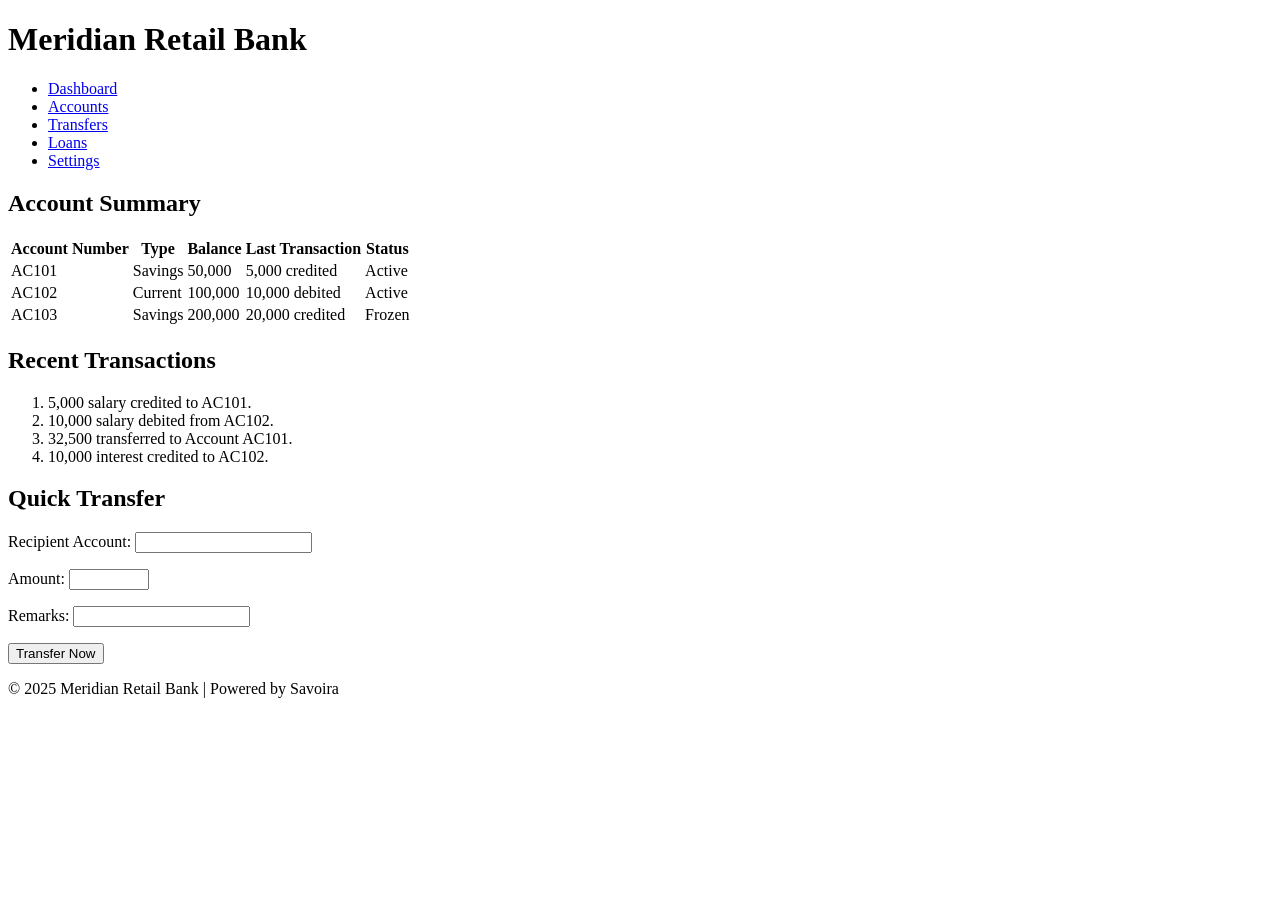
==== src/main/webapp/index.html @ 00b3cd34 "Week 8 Hands on 1" ====
<!DOCTYPE html>
<html lang="en">
<head>
    <meta charset="UTF-8">
    <meta name="viewport" content="width=device-width, initial-scale=1.0">
    <title>Meridian Retail Bank</title>
</head>

<body>

<header>
    <h1>
    Meridian Retail Bank
    </h1>

    <nav>
        <ul>
            <li><a href="#">Dashboard</a></li>
            <li><a href="#">Accounts</a></li>
            <li><a href="#">Transfers</a></li>
            <li><a href="#">Loans</a></li>
            <li><a href="#">Settings</a></li>
        </ul>
    </nav>

</header>

<main>
    <section>
        <h2>Account Summary</h2>

        <table style="border: black">
            <thead>
           <tr>
               <th>Account Number </th>
               <th>Type</th>
               <th>Balance </th>
               <th>Last Transaction </th>
               <th>Status</th>
           </tr>
            </thead>

            <tbody>
            <tbody>
            <tr>
                <td>AC101</td>
                <td>Savings</td>
                <td>50,000</td>
                <td>5,000 credited</td>
                <td>Active</td>
            </tr>

            <tr>
                <td>AC102</td>
                <td>Current</td>
                <td>100,000</td>
                <td>10,000 debited</td>
                <td>Active</td>
            </tr>

            <tr>
                <td>AC103</td>
                <td>Savings</td>
                <td>200,000</td>
                <td>20,000 credited</td>
                <td>Frozen</td>
            </tr>
            </tbody>
        </table>
    </section>

    <section>
        <h2>Recent Transactions</h2>

        <ol>
            <li>5,000 salary credited to AC101.</li>
            <li>10,000 salary debited from AC102.</li>
            <li>32,500 transferred to  Account AC101.</li>
            <li>10,000 interest credited to AC102.</li>
        </ol>
    </section>
</main>

<aside>
    <h2>Quick Transfer</h2>

    <form>
        <p>
            <label for="recipient">Recipient Account:</label>
            <input type="text" id="recipient" name="recipient" required minlength="6">
        </p>

        <p>
            <label for="amount">Amount:</label>
            <input type="number" id="amount" name="amount" min="1" max="200000" step="1" required>
        </p>

        <p>
            <label for="remarks">Remarks:</label>
            <input type="text" id="remarks" name="remarks" maxlength="50">
        </p>

        <button type="submit">Transfer Now</button>
    </form>
</aside>

<footer>
    <p>&#169 2025 Meridian Retail Bank | Powered by Savoira</p>
</footer>
</body>
</html>
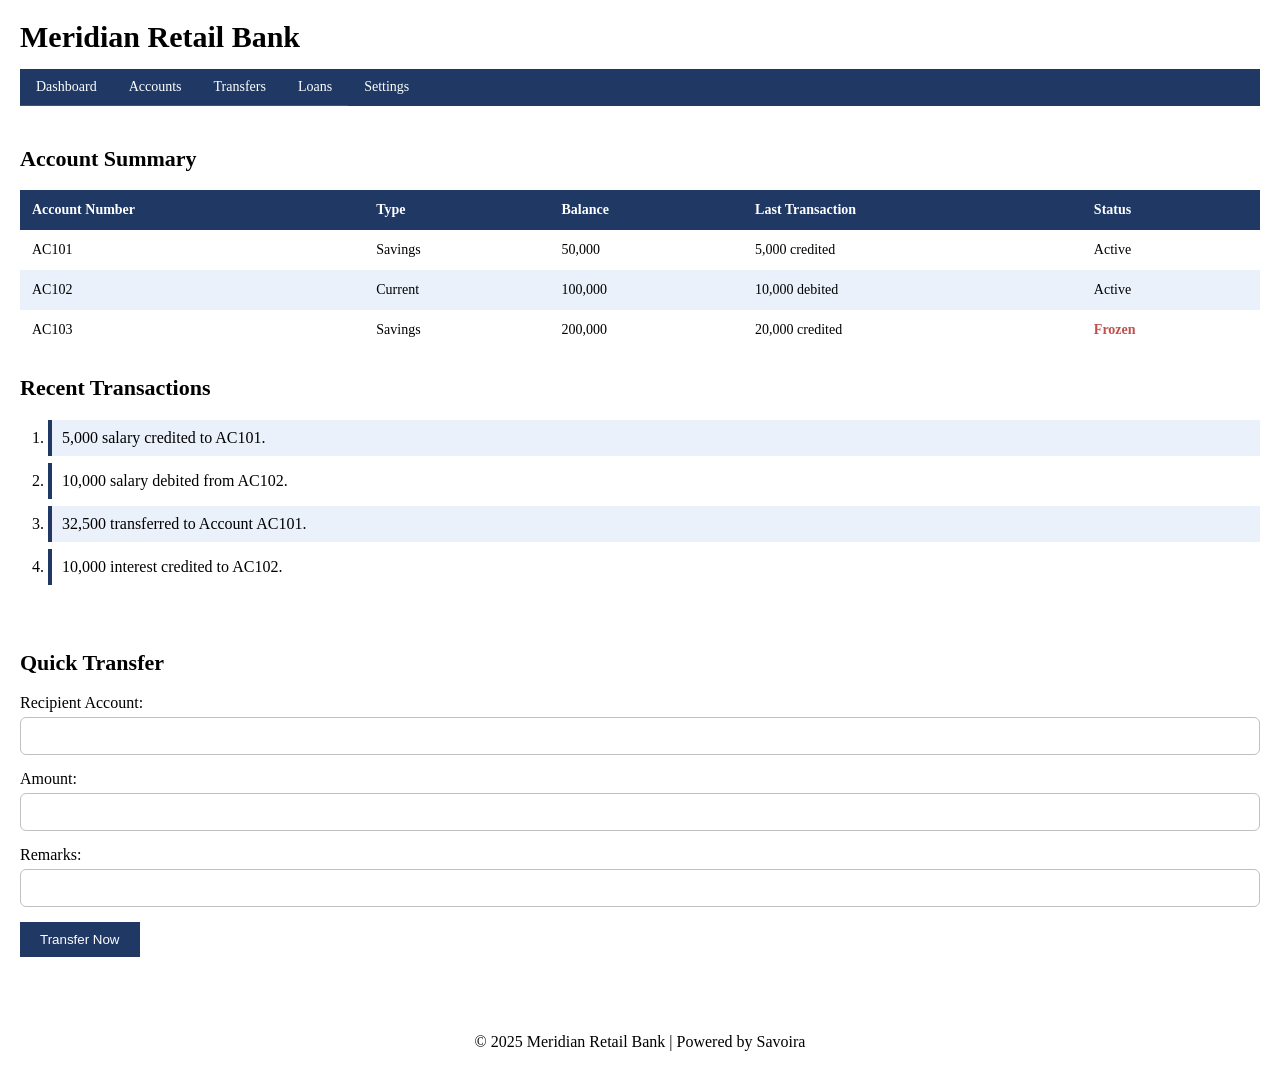
==== commit 9af3b376: "Week 8 Hands on 2" ====
--- a/src/main/webapp/index.html
+++ b/src/main/webapp/index.html
@@ -4,6 +4,7 @@
     <meta charset="UTF-8">
     <meta name="viewport" content="width=device-width, initial-scale=1.0">
     <title>Meridian Retail Bank</title>
+    <link rel="stylesheet" href="style.css">
 </head>
 
 <body>
@@ -13,7 +14,7 @@
     Meridian Retail Bank
     </h1>
 
-    <nav>
+    <nav >
         <ul>
             <li><a href="#">Dashboard</a></li>
             <li><a href="#">Accounts</a></li>
@@ -25,84 +26,87 @@
 
 </header>
 
-<main>
-    <section>
-        <h2>Account Summary</h2>
+<section class="mainContent">
 
-        <table style="border: black">
-            <thead>
-           <tr>
-               <th>Account Number </th>
-               <th>Type</th>
-               <th>Balance </th>
-               <th>Last Transaction </th>
-               <th>Status</th>
-           </tr>
-            </thead>
+    <main>
+        <section>
+            <h2>Account Summary</h2>
 
-            <tbody>
-            <tbody>
-            <tr>
-                <td>AC101</td>
-                <td>Savings</td>
-                <td>50,000</td>
-                <td>5,000 credited</td>
-                <td>Active</td>
-            </tr>
+            <table style="border: black">
+                <thead>
+                <tr>
+                    <th>Account Number </th>
+                    <th>Type</th>
+                    <th>Balance </th>
+                    <th>Last Transaction </th>
+                    <th>Status</th>
+                </tr>
+                </thead>
 
-            <tr>
-                <td>AC102</td>
-                <td>Current</td>
-                <td>100,000</td>
-                <td>10,000 debited</td>
-                <td>Active</td>
-            </tr>
+                <tbody>
+                <tbody>
+                <tr>
+                    <td>AC101</td>
+                    <td>Savings</td>
+                    <td>50,000</td>
+                    <td>5,000 credited</td>
+                    <td>Active</td>
+                </tr>
 
-            <tr>
-                <td>AC103</td>
-                <td>Savings</td>
-                <td>200,000</td>
-                <td>20,000 credited</td>
-                <td>Frozen</td>
-            </tr>
-            </tbody>
-        </table>
-    </section>
+                <tr>
+                    <td>AC102</td>
+                    <td>Current</td>
+                    <td>100,000</td>
+                    <td>10,000 debited</td>
+                    <td>Active</td>
+                </tr>
 
-    <section>
-        <h2>Recent Transactions</h2>
+                <tr>
+                    <td>AC103</td>
+                    <td>Savings</td>
+                    <td>200,000</td>
+                    <td>20,000 credited</td>
+                    <td class="frozen">Frozen</td>
+                </tr>
+                </tbody>
+            </table>
+        </section>
 
-        <ol>
-            <li>5,000 salary credited to AC101.</li>
-            <li>10,000 salary debited from AC102.</li>
-            <li>32,500 transferred to  Account AC101.</li>
-            <li>10,000 interest credited to AC102.</li>
-        </ol>
-    </section>
-</main>
+        <section>
+            <h2>Recent Transactions</h2>
 
-<aside>
-    <h2>Quick Transfer</h2>
+            <ol>
+                <li>5,000 salary credited to AC101.</li>
+                <li>10,000 salary debited from AC102.</li>
+                <li>32,500 transferred to  Account AC101.</li>
+                <li>10,000 interest credited to AC102.</li>
+            </ol>
+        </section>
+    </main>
 
-    <form>
-        <p>
-            <label for="recipient">Recipient Account:</label>
-            <input type="text" id="recipient" name="recipient" required minlength="6">
-        </p>
+    <aside>
+        <h2>Quick Transfer</h2>
 
-        <p>
-            <label for="amount">Amount:</label>
-            <input type="number" id="amount" name="amount" min="1" max="200000" step="1" required>
-        </p>
+        <form>
+            <p>
+                <label for="recipient">Recipient Account:</label>
+                <input type="text" id="recipient" name="recipient" required minlength="6">
+            </p>
 
-        <p>
-            <label for="remarks">Remarks:</label>
-            <input type="text" id="remarks" name="remarks" maxlength="50">
-        </p>
+            <p>
+                <label for="amount">Amount:</label>
+                <input type="number" id="amount" name="amount" min="1" max="200000" step="1" required>
+            </p>
 
-        <button type="submit">Transfer Now</button>
-    </form>
-</aside>
+            <p>
+                <label for="remarks">Remarks:</label>
+                <input type="text" id="remarks" name="remarks" maxlength="50">
+            </p>
+
+            <button type="submit">Transfer Now</button>
+        </form>
+    </aside>
+</section>
 
 <footer>
     <p>&#169 2025 Meridian Retail Bank | Powered by Savoira</p>
--- a/src/main/webapp/style.css
+++ b/src/main/webapp/style.css
@@ -0,0 +1,325 @@
+/*Mobile first Approach*/
+
+* {
+    box-sizing: border-box;
+}
+
+html {
+    width: 100%;
+}
+
+body {
+    width: 100%;
+    min-width: 0;
+    margin: 0;
+    padding: 0;
+}
+
+
+/* Header */
+
+header {
+    width: 100%;
+    padding: 15px;
+}
+
+header h1 {
+    margin: 0 0 15px;
+    font-size: 26px;
+}
+
+
+/*Navbar*/
+
+nav {
+    display: flex;
+    flex-direction: column;
+    width: 100%;
+    margin: 0;
+    padding: 0;
+    background: #1F3864;
+    overflow: hidden;
+}
+
+nav ul {
+    display: flex;
+    flex-direction: column;
+    width: 100%;
+    margin: 0;
+    padding: 0;
+    list-style: none;
+}
+
+nav li {
+    width: 100%;
+    margin: 0;
+    padding: 0;
+}
+
+nav a {
+    display: block;
+    width: 100%;
+    padding: 12px 16px;
+    color: white;
+    font-size: 14px;
+    text-decoration: none;
+    border-bottom: 1px solid #38547D;
+}
+
+nav li:last-child a {
+    border-bottom: none;
+}
+
+nav a:hover {
+    background: #0F7C7C;
+}
+
+
+/*main*/
+
+main {
+    width: 100%;
+    min-width: 0;
+    padding: 15px;
+}
+
+section {
+    width: 100%;
+    margin-bottom: 25px;
+}
+
+section h2 {
+    margin-top: 0;
+    font-size: 22px;
+}
+
+
+/*Account summary table*/
+
+table {
+    width: 100%;
+    border-collapse: collapse;
+    font-size: 13px;
+}
+
+thead {
+    background: #1F3864;
+    color: white;
+    font-weight: bold;
+}
+
+th, td {
+    padding: 8px;
+    text-align: left;
+}
+
+tbody tr:nth-child(odd) {
+    background: white;
+}
+
+tbody tr:nth-child(even) {
+    background: #EAF1FB;
+}
+
+td.frozen {
+    color: #C0504D;
+    font-weight: bold;
+}
+
+/*Recent Transactions*/
+
+section ol {
+    margin: 0;
+    padding-left: 28px;
+}
+
+section ol li {
+    padding: 9px 10px;
+    margin-bottom: 7px;
+    background: #EAF1FB;
+    border-left: 4px solid #1F3864;
+}
+
+section ol li:nth-child(even) {
+    background: white;
+}
+
+section ol li:hover {
+    background: #0F7C7C;
+    color: white;
+}
+
+
+/*form*/
+
+aside {
+    width: 100%;
+    min-width: 0;
+    padding: 15px;
+}
+
+aside h2 {
+    margin-top: 0;
+    font-size: 22px;
+}
+
+form {
+    width: 100%;
+    margin: 0;
+}
+
+form p {
+    width: 100%;
+    margin: 0 0 15px;
+}
+
+form label {
+    display: block;
+    margin-bottom: 5px;
+}
+
+form input {
+    display: block;
+    width: 100%;
+    max-width: 100%;
+    padding: 10px;
+    border: 1px solid #C0C0C0;
+    border-radius: 6px;
+    font-size: 14px;
+}
+
+form input:focus {
+    outline: 2px solid #0F7C7C;
+}
+
+button[type="submit"] {
+    padding: 10px 20px;
+    background: #1F3864;
+    color: white;
+    border: none;
+    cursor: pointer;
+}
+
+button[type="submit"]:hover {
+    background: #12254F;
+}
+
+
+/*footer*/
+
+footer {
+    width: 100%;
+    padding: 15px;
+    text-align: center;
+}
+
+
+
+/*for width between 600px to 900px */
+
+@media (min-width: 601px) and (max-width: 900px) {
+
+    body {
+        display: flex;
+        flex-wrap: wrap;
+        width: 100%;
+    }
+
+    header {
+        width: 100%;
+    }
+
+    .mainContent{
+        display: flex;
+    }
+    main {
+        width: 70%;
+        padding: 20px;
+    }
+
+    aside {
+        width: 30%;
+        padding: 20px;
+    }
+
+    footer {
+        width: 100%;
+    }
+
+
+    nav {
+        flex-direction: row;
+    }
+
+    nav ul {
+        flex-direction: row;
+        width: auto;
+    }
+
+    nav li {
+        width: auto;
+    }
+
+    nav a {
+        width: auto;
+        padding: 10px 16px;
+    }
+
+
+    table {
+        font-size: 14px;
+    }
+
+    th, td {
+        padding: 10px;
+    }
+}
+
+
+/*for width more than 900px*/
+
+
+@media (min-width: 901px) {
+
+    header {
+        padding: 20px;
+    }
+
+    header h1 {
+        font-size: 30px;
+    }
+
+    nav {
+        flex-direction: row;
+    }
+
+    nav ul {
+        flex-direction: row;
+        width: auto;
+    }
+
+    nav li {
+        width: auto;
+    }
+
+    nav a {
+        width: auto;
+        padding: 10px 16px;
+    }
+
+    main {
+        padding: 20px;
+    }
+
+    aside {
+        padding: 20px;
+    }
+
+    table {
+        font-size: 14px;
+    }
+
+    th, td {
+        padding: 12px;
+    }
+}
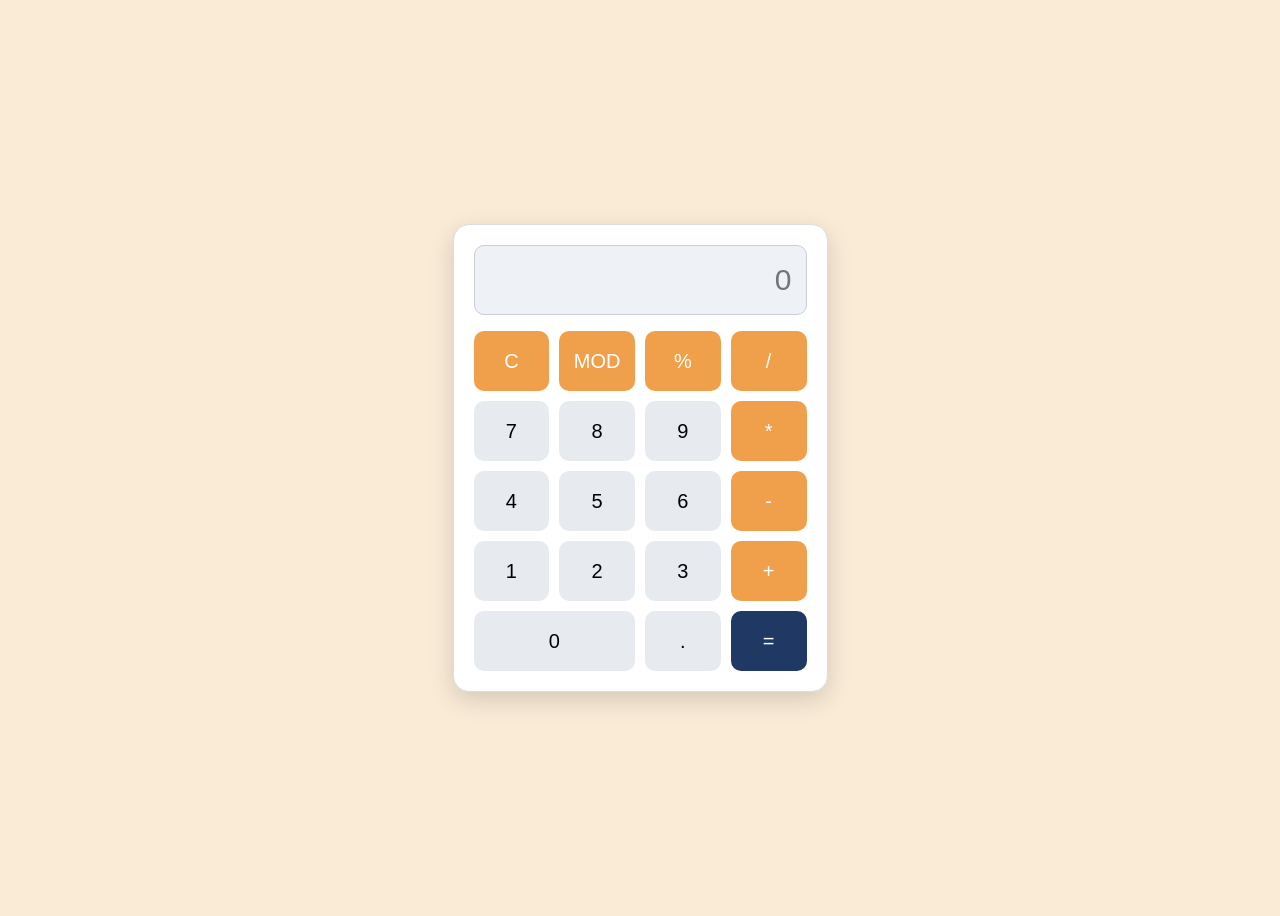
==== commit c3d0daf7: "feat : Add Calculator UI" ====
--- a/src/main/webapp/index.html
+++ b/src/main/webapp/index.html
@@ -3,113 +3,49 @@
 <head>
     <meta charset="UTF-8">
     <meta name="viewport" content="width=device-width, initial-scale=1.0">
-    <title>Meridian Retail Bank</title>
+    <title>SmartCalculator</title>
     <link rel="stylesheet" href="style.css">
 </head>
-
 <body>
 
-<header>
-    <h1>
-    Meridian Retail Bank
-    </h1>
+<main class="calculator">
 
-    <nav >
-        <ul>
-            <li><a href="#">Dashboard</a></li>
-            <li><a href="#">Accounts</a></li>
-            <li><a href="#">Transfers</a></li>
-            <li><a href="#">Loans</a></li>
-            <li><a href="#">Settings</a></li>
-        </ul>
-    </nav>
+    <div class="display">
+        <label for="screen">
+            <input type="text" id="screen" readonly placeholder="0">
+        </label>
 
-</header>
+    </div>
 
-<section class="mainContent">
+    <div class="buttons">
 
-    <main>
-        <section>
-            <h2>Account Summary</h2>
+        <button class="btn operator">C</button>
+        <button class="btn operator">MOD</button>
+        <button class="btn operator">%</button>
+        <button class="btn operator">/</button>
 
-            <table style="border: black">
-                <thead>
-                <tr>
-                    <th>Account Number </th>
-                    <th>Type</th>
-                    <th>Balance </th>
-                    <th>Last Transaction </th>
-                    <th>Status</th>
-                </tr>
-                </thead>
+        <button class="btn">7</button>
+        <button class="btn">8</button>
+        <button class="btn">9</button>
+        <button class="btn operator">*</button>
 
-                <tbody>
-                <tbody>
-                <tr>
-                    <td>AC101</td>
-                    <td>Savings</td>
-                    <td>50,000</td>
-                    <td>5,000 credited</td>
-                    <td>Active</td>
-                </tr>
+        <button class="btn">4</button>
+        <button class="btn">5</button>
+        <button class="btn">6</button>
+        <button class="btn operator">-</button>
 
-                <tr>
-                    <td>AC102</td>
-                    <td>Current</td>
-                    <td>100,000</td>
-                    <td>10,000 debited</td>
-                    <td>Active</td>
-                </tr>
+        <button class="btn">1</button>
+        <button class="btn">2</button>
+        <button class="btn">3</button>
+        <button class="btn operator">+</button>
 
-                <tr>
-                    <td>AC103</td>
-                    <td>Savings</td>
-                    <td>200,000</td>
-                    <td>20,000 credited</td>
-                    <td class="frozen">Frozen</td>
-                </tr>
-                </tbody>
-            </table>
-        </section>
+        <button class="btn zero">0</button>
+        <button class="btn">.</button>
+        <button class="btn equals">=</button>
 
-        <section>
-            <h2>Recent Transactions</h2>
+    </div>
 
-            <ol>
-                <li>5,000 salary credited to AC101.</li>
-                <li>10,000 salary debited from AC102.</li>
-                <li>32,500 transferred to  Account AC101.</li>
-                <li>10,000 interest credited to AC102.</li>
-            </ol>
-        </section>
-    </main>
+</main>
 
-    <aside>
-        <h2>Quick Transfer</h2>
-
-        <form>
-            <p>
-                <label for="recipient">Recipient Account:</label>
-                <input type="text" id="recipient" name="recipient" required minlength="6">
-            </p>
-
-            <p>
-                <label for="amount">Amount:</label>
-                <input type="number" id="amount" name="amount" min="1" max="200000" step="1" required>
-            </p>
-
-            <p>
-                <label for="remarks">Remarks:</label>
-                <input type="text" id="remarks" name="remarks" maxlength="50">
-            </p>
-
-            <button type="submit">Transfer Now</button>
-        </form>
-    </aside>
-</section>
-
-<footer>
-    <p>&#169 2025 Meridian Retail Bank | Powered by Savoira</p>
-</footer>
 </body>
 </html>
--- a/src/main/webapp/style.css
+++ b/src/main/webapp/style.css
@@ -1,325 +1,98 @@
-/*Mobile first Approach*/
-
-* {
+*{
     box-sizing: border-box;
 }
 
-html {
-    width: 100%;
+body{
+    min-height: 100vh;
+    display: flex;
+    justify-content: center;
+    align-items: center;
+    background: antiquewhite;
 }
 
-body {
-    width: 100%;
-    min-width: 0;
-    margin: 0;
-    padding: 0;
+.calculator {
+    width: 90%;
+    max-width: 375px;
+    padding: 20px;
+    background: white;
+    border: 1px solid #d9dee5;
+    border-radius: 16px;
+    box-shadow: 0 8px 24px rgba(0, 0, 0, 0.15);
 }
 
 
-/* Header */
-
-header {
-    width: 100%;
-    padding: 15px;
-}
-
-header h1 {
-    margin: 0 0 15px;
-    font-size: 26px;
+.display {
+    margin-bottom: 16px;
 }
 
 
-/*Navbar*/
-
-nav {
-    display: flex;
-    flex-direction: column;
+#screen {
     width: 100%;
-    margin: 0;
-    padding: 0;
-    background: #1F3864;
-    overflow: hidden;
-}
-
-nav ul {
-    display: flex;
-    flex-direction: column;
-    width: 100%;
-    margin: 0;
-    padding: 0;
-    list-style: none;
-}
-
-nav li {
-    width: 100%;
-    margin: 0;
-    padding: 0;
-}
-
-nav a {
-    display: block;
-    width: 100%;
-    padding: 12px 16px;
-    color: white;
-    font-size: 14px;
-    text-decoration: none;
-    border-bottom: 1px solid #38547D;
-}
-
-nav li:last-child a {
-    border-bottom: none;
-}
-
-nav a:hover {
-    background: #0F7C7C;
+    height: 70px;
+    padding: 10px 14px;
+    border: 1px solid #c9ced6;
+    border-radius: 10px;
+    background: #eef1f5;
+    font-size: 30px;
+    text-align: right;
 }
 
 
-/*main*/
-
-main {
-    width: 100%;
-    min-width: 0;
-    padding: 15px;
+.buttons {
+    display: grid;
+    grid-template-columns: repeat(4, 1fr);
+    gap: 10px;
 }
 
-section {
-    width: 100%;
-    margin-bottom: 25px;
+.btn {
+    height: 60px;
+    border: none;
+    border-radius: 10px;
+    background: #e7ebf0;
+    font-size: 20px;
+    cursor: pointer;
 }
 
-section h2 {
-    margin-top: 0;
-    font-size: 22px;
+.btn:hover {
+    background: #d9dee5;
+}
+
+.operator {
+    background: #f0a04b;
+    color: #ffffff;
+}
+
+.operator:hover {
+    background: #df8d35;
+}
+
+.equals {
+    background: #1f3864;
+    color: #ffffff;
+}
+
+.equals:hover {
+    background: #162b4d;
+}
+
+.zero {
+    grid-column: span 2;
 }
 
 
-/*Account summary table*/
-
-table {
-    width: 100%;
-    border-collapse: collapse;
-    font-size: 13px;
-}
-
-thead {
-    background: #1F3864;
-    color: white;
-    font-weight: bold;
-}
-
-th, td {
-    padding: 8px;
-    text-align: left;
-}
-
-tbody tr:nth-child(odd) {
-    background: white;
-}
-
-tbody tr:nth-child(even) {
-    background: #EAF1FB;
-}
-
-td.frozen {
-    color: #C0504D;
-    font-weight: bold;
-}
-
-/*Recent Transactions*/
-
-section ol {
-    margin: 0;
-    padding-left: 28px;
-}
-
-section ol li {
-    padding: 9px 10px;
-    margin-bottom: 7px;
-    background: #EAF1FB;
-    border-left: 4px solid #1F3864;
-}
-
-section ol li:nth-child(even) {
-    background: white;
-}
-
-section ol li:hover {
-    background: #0F7C7C;
-    color: white;
-}
-
-
-/*form*/
-
-aside {
-    width: 100%;
-    min-width: 0;
-    padding: 15px;
-}
-
-aside h2 {
-    margin-top: 0;
-    font-size: 22px;
-}
-
-form {
-    width: 100%;
-    margin: 0;
-}
-
-form p {
-    width: 100%;
-    margin: 0 0 15px;
-}
-
-form label {
-    display: block;
-    margin-bottom: 5px;
-}
-
-form input {
-    display: block;
-    width: 100%;
-    max-width: 100%;
-    padding: 10px;
-    border: 1px solid #C0C0C0;
-    border-radius: 6px;
-    font-size: 14px;
-}
-
-form input:focus {
-    outline: 2px solid #0F7C7C;
-}
-
-button[type="submit"] {
-    padding: 10px 20px;
-    background: #1F3864;
-    color: white;
-    border: none;
-    cursor: pointer;
-}
-
-button[type="submit"]:hover {
-    background: #12254F;
-}
-
-
-/*footer*/
-
-footer {
-    width: 100%;
-    padding: 15px;
-    text-align: center;
-}
-
-
-
-/*for width between 600px to 900px */
-
-@media (min-width: 601px) and (max-width: 900px) {
-
-    body {
-        display: flex;
-        flex-wrap: wrap;
-        width: 100%;
+@media screen and (max-width: 375px) {
+    .calculator {
+        padding: 16px;
+        border-radius: 16px;
     }
 
-    header {
-        width: 100%;
+    .btn {
+        height: 52px;
+        font-size: 18px;
     }
 
-    .mainContent{
-        display: flex;
-    }
-    main {
-        width: 70%;
-        padding: 20px;
-    }
-
-    aside {
-        width: 30%;
-        padding: 20px;
-    }
-
-    footer {
-        width: 100%;
-    }
-
-
-    nav {
-        flex-direction: row;
-    }
-
-    nav ul {
-        flex-direction: row;
-        width: auto;
-    }
-
-    nav li {
-        width: auto;
-    }
-
-    nav a {
-        width: auto;
-        padding: 10px 16px;
-    }
-
-
-    table {
-        font-size: 14px;
-    }
-
-    th, td {
-        padding: 10px;
-    }
-}
-
-
-/*for width more than 900px*/
-
-
-@media (min-width: 901px) {
-
-    header {
-        padding: 20px;
-    }
-
-    header h1 {
-        font-size: 30px;
-    }
-
-    nav {
-        flex-direction: row;
-    }
-
-    nav ul {
-        flex-direction: row;
-        width: auto;
-    }
-
-    nav li {
-        width: auto;
-    }
-
-    nav a {
-        width: auto;
-        padding: 10px 16px;
-    }
-
-    main {
-        padding: 20px;
-    }
-
-    aside {
-        padding: 20px;
-    }
-
-    table {
-        font-size: 14px;
-    }
-
-    th, td {
-        padding: 12px;
+    #screen {
+        height: 60px;
+        font-size: 26px;
     }
 }
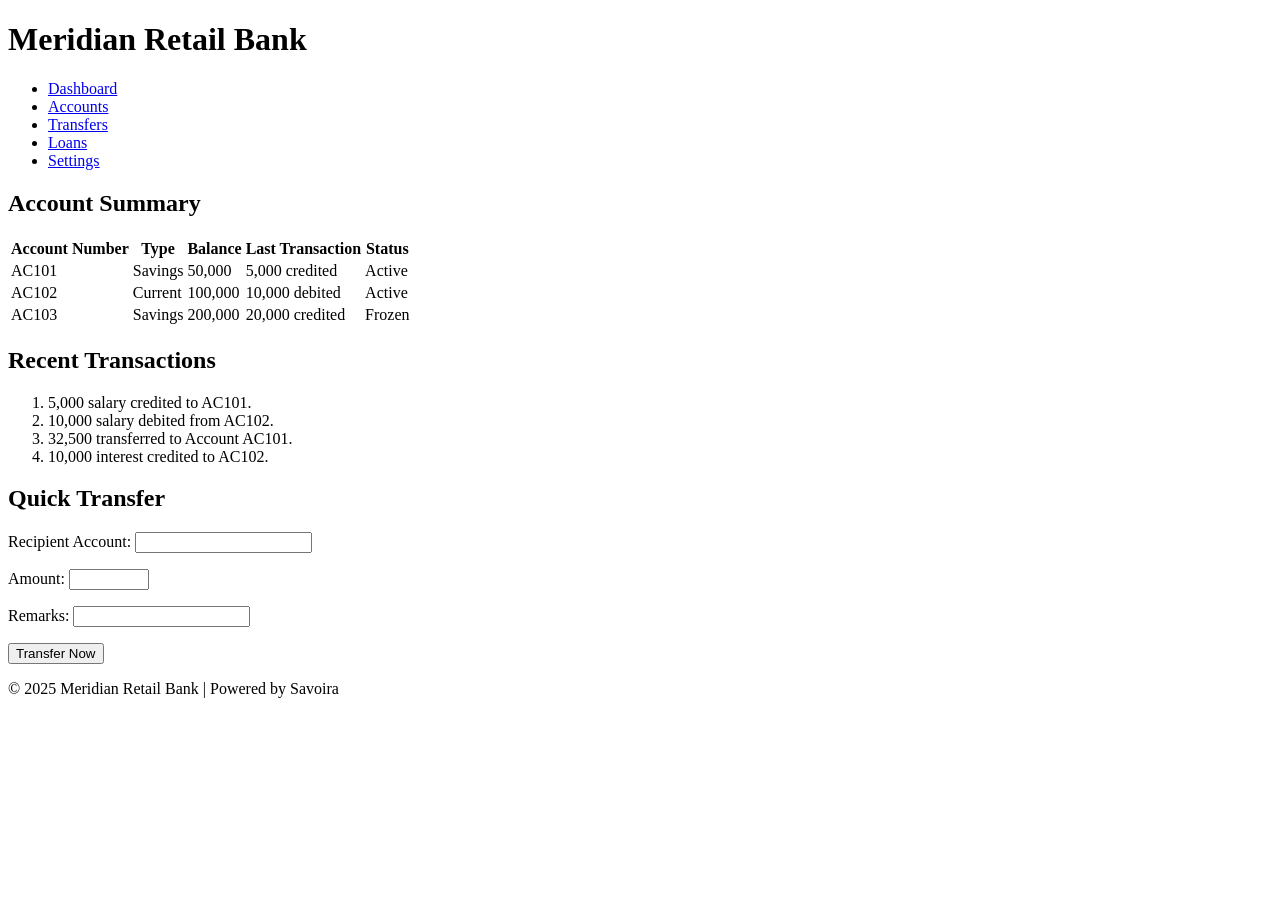
==== commit 2198d4e7: "assessment4 Task C" ====
--- a/src/main/webapp/index.html
+++ b/src/main/webapp/index.html
@@ -3,49 +3,109 @@
 <head>
     <meta charset="UTF-8">
     <meta name="viewport" content="width=device-width, initial-scale=1.0">
-    <title>SmartCalculator</title>
-    <link rel="stylesheet" href="style.css">
+    <title>Meridian Retail Bank</title>
 </head>
+
 <body>
 
-<main class="calculator">
+<header>
+    <h1>
+        Meridian Retail Bank
+    </h1>
 
-    <div class="display">
-        <label for="screen">
-            <input type="text" id="screen" readonly placeholder="0">
-        </label>
+    <nav>
+        <ul>
+            <li><a href="#">Dashboard</a></li>
+            <li><a href="#">Accounts</a></li>
+            <li><a href="#">Transfers</a></li>
+            <li><a href="#">Loans</a></li>
+            <li><a href="#">Settings</a></li>
+        </ul>
+    </nav>
 
-    </div>
+</header>
 
-    <div class="buttons">
+<main>
+    <section>
+        <h2>Account Summary</h2>
 
-        <button class="btn operator">C</button>
-        <button class="btn operator">MOD</button>
-        <button class="btn operator">%</button>
-        <button class="btn operator">/</button>
+        <table style="border: black">
+            <thead>
+            <tr>
+                <th>Account Number </th>
+                <th>Type</th>
+                <th>Balance </th>
+                <th>Last Transaction </th>
+                <th>Status</th>
+            </tr>
+            </thead>
 
-        <button class="btn">7</button>
-        <button class="btn">8</button>
-        <button class="btn">9</button>
-        <button class="btn operator">*</button>
+            <tbody>
+            <tbody>
+            <tr>
+                <td>AC101</td>
+                <td>Savings</td>
+                <td>50,000</td>
+                <td>5,000 credited</td>
+                <td>Active</td>
+            </tr>
 
-        <button class="btn">4</button>
-        <button class="btn">5</button>
-        <button class="btn">6</button>
-        <button class="btn operator">-</button>
+            <tr>
+                <td>AC102</td>
+                <td>Current</td>
+                <td>100,000</td>
+                <td>10,000 debited</td>
+                <td>Active</td>
+            </tr>
 
-        <button class="btn">1</button>
-        <button class="btn">2</button>
-        <button class="btn">3</button>
-        <button class="btn operator">+</button>
+            <tr>
+                <td>AC103</td>
+                <td>Savings</td>
+                <td>200,000</td>
+                <td>20,000 credited</td>
+                <td>Frozen</td>
+            </tr>
+            </tbody>
+        </table>
+    </section>
 
-        <button class="btn zero">0</button>
-        <button class="btn">.</button>
-        <button class="btn equals">=</button>
+    <section>
+        <h2>Recent Transactions</h2>
 
-    </div>
-
+        <ol>
+            <li>5,000 salary credited to AC101.</li>
+            <li>10,000 salary debited from AC102.</li>
+            <li>32,500 transferred to  Account AC101.</li>
+            <li>10,000 interest credited to AC102.</li>
+        </ol>
+    </section>
 </main>
 
+<aside>
+    <h2>Quick Transfer</h2>
+
+    <form>
+        <p>
+            <label for="recipient">Recipient Account:</label>
+            <input type="text" id="recipient" name="recipient" required minlength="6">
+        </p>
+
+        <p>
+            <label for="amount">Amount:</label>
+            <input type="number" id="amount" name="amount" min="1" max="200000" step="1" required>
+        </p>
+
+        <p>
+            <label for="remarks">Remarks:</label>
+            <input type="text" id="remarks" name="remarks" maxlength="50">
+        </p>
+
+        <button type="submit">Transfer Now</button>
+    </form>
+</aside>
+
+<footer>
+    <p>&#169 2025 Meridian Retail Bank | Powered by Savoira</p>
+</footer>
 </body>
 </html>
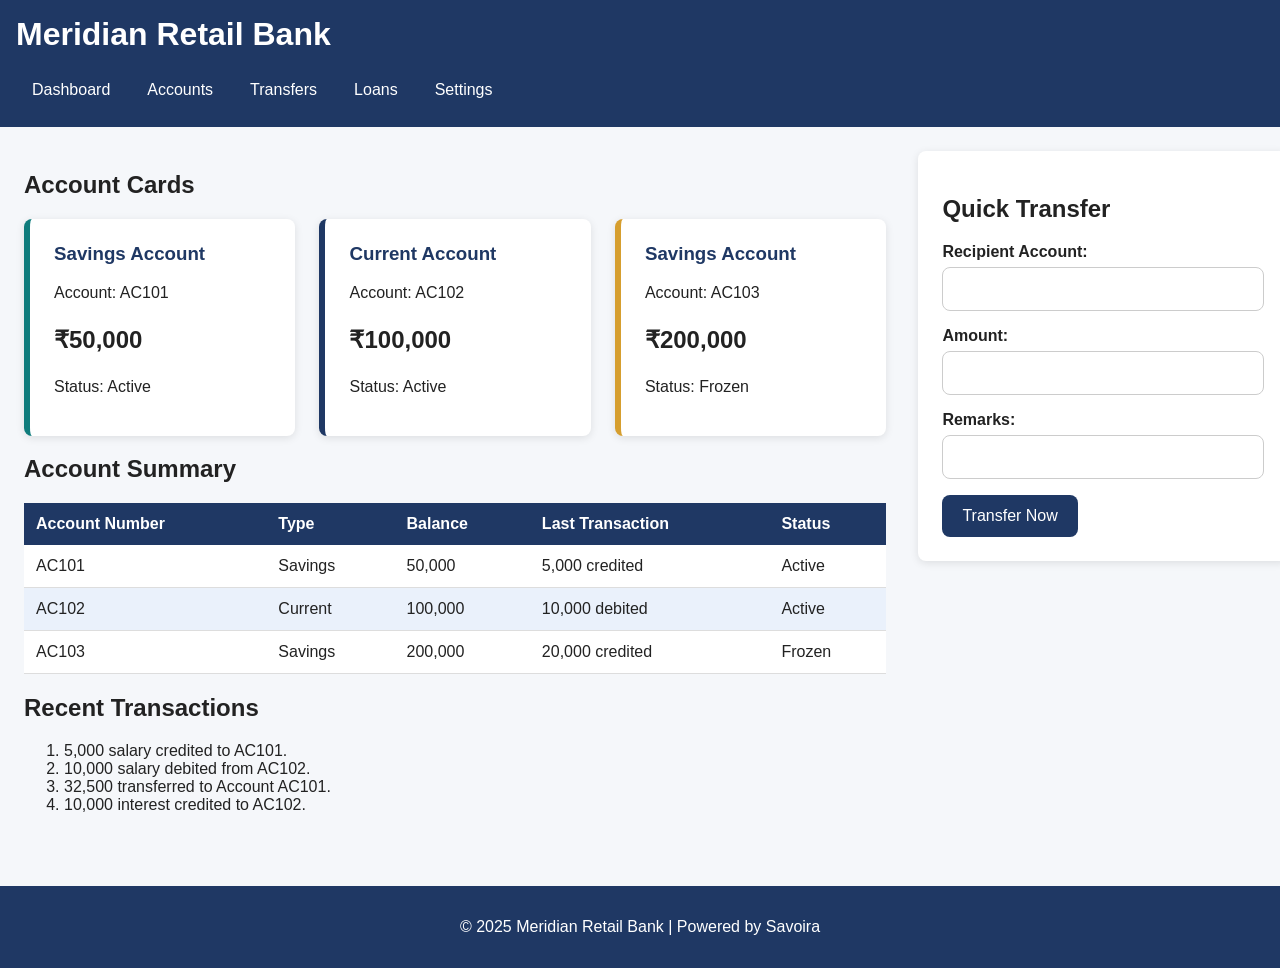
==== commit 1f0820ea: "assessment4 Task D (Updated HTML according to CSS task)" ====
--- a/src/main/webapp/index.html
+++ b/src/main/webapp/index.html
@@ -4,14 +4,13 @@
     <meta charset="UTF-8">
     <meta name="viewport" content="width=device-width, initial-scale=1.0">
     <title>Meridian Retail Bank</title>
+    <link rel="stylesheet" href="style.css">
 </head>
 
 <body>
 
 <header>
-    <h1>
-        Meridian Retail Bank
-    </h1>
+    <h1>Meridian Retail Bank</h1>
 
     <nav>
         <ul>
@@ -22,90 +21,131 @@
             <li><a href="#">Settings</a></li>
         </ul>
     </nav>
-
 </header>
 
-<main>
-    <section>
-        <h2>Account Summary</h2>
+<div class="layout">
 
-        <table style="border: black">
-            <thead>
-            <tr>
-                <th>Account Number </th>
-                <th>Type</th>
-                <th>Balance </th>
-                <th>Last Transaction </th>
-                <th>Status</th>
-            </tr>
-            </thead>
+    <main>
 
-            <tbody>
-            <tbody>
-            <tr>
-                <td>AC101</td>
-                <td>Savings</td>
-                <td>50,000</td>
-                <td>5,000 credited</td>
-                <td>Active</td>
-            </tr>
+        <!-- Account Cards -->
+        <section class="account-cards">
+            <h2>Account Cards</h2>
 
-            <tr>
-                <td>AC102</td>
-                <td>Current</td>
-                <td>100,000</td>
-                <td>10,000 debited</td>
-                <td>Active</td>
-            </tr>
+            <div class="card-grid">
 
-            <tr>
-                <td>AC103</td>
-                <td>Savings</td>
-                <td>200,000</td>
-                <td>20,000 credited</td>
-                <td>Frozen</td>
-            </tr>
-            </tbody>
-        </table>
-    </section>
+                <article class="account-card">
+                    <h3>Savings Account</h3>
+                    <p>Account: AC101</p>
+                    <p class="balance">₹50,000</p>
+                    <p>Status: Active</p>
+                </article>
 
-    <section>
-        <h2>Recent Transactions</h2>
+                <article class="account-card">
+                    <h3>Current Account</h3>
+                    <p>Account: AC102</p>
+                    <p class="balance">₹100,000</p>
+                    <p>Status: Active</p>
+                </article>
 
-        <ol>
-            <li>5,000 salary credited to AC101.</li>
-            <li>10,000 salary debited from AC102.</li>
-            <li>32,500 transferred to  Account AC101.</li>
-            <li>10,000 interest credited to AC102.</li>
-        </ol>
-    </section>
-</main>
+                <article class="account-card">
+                    <h3>Savings Account</h3>
+                    <p>Account: AC103</p>
+                    <p class="balance">₹200,000</p>
+                    <p>Status: Frozen</p>
+                </article>
 
-<aside>
-    <h2>Quick Transfer</h2>
+            </div>
+        </section>
 
-    <form>
-        <p>
-            <label for="recipient">Recipient Account:</label>
-            <input type="text" id="recipient" name="recipient" required minlength="6">
-        </p>
+        <!-- Account Summary -->
+        <section>
+            <h2>Account Summary</h2>
 
-        <p>
-            <label for="amount">Amount:</label>
-            <input type="number" id="amount" name="amount" min="1" max="200000" step="1" required>
-        </p>
+            <table>
+                <thead>
+                <tr>
+                    <th>Account Number</th>
+                    <th>Type</th>
+                    <th>Balance</th>
+                    <th>Last Transaction</th>
+                    <th>Status</th>
+                </tr>
+                </thead>
 
-        <p>
-            <label for="remarks">Remarks:</label>
-            <input type="text" id="remarks" name="remarks" maxlength="50">
-        </p>
+                <tbody>
+                <tr>
+                    <td>AC101</td>
+                    <td>Savings</td>
+                    <td>50,000</td>
+                    <td>5,000 credited</td>
+                    <td>Active</td>
+                </tr>
 
-        <button type="submit">Transfer Now</button>
-    </form>
-</aside>
+                <tr>
+                    <td>AC102</td>
+                    <td>Current</td>
+                    <td>100,000</td>
+                    <td>10,000 debited</td>
+                    <td>Active</td>
+                </tr>
+
+                <tr>
+                    <td>AC103</td>
+                    <td>Savings</td>
+                    <td>200,000</td>
+                    <td>20,000 credited</td>
+                    <td>Frozen</td>
+                </tr>
+                </tbody>
+            </table>
+        </section>
+
+        <!-- Recent Transactions -->
+        <section>
+            <h2>Recent Transactions</h2>
+
+            <ol>
+                <li>5,000 salary credited to AC101.</li>
+                <li>10,000 salary debited from AC102.</li>
+                <li>32,500 transferred to Account AC101.</li>
+                <li>10,000 interest credited to AC102.</li>
+            </ol>
+        </section>
+
+    </main>
+
+    <!-- Quick Transfer -->
+    <aside>
+        <h2>Quick Transfer</h2>
+
+        <form>
+            <p>
+                <label for="recipient">Recipient Account:</label>
+                <input type="text" id="recipient" name="recipient"
+                       required minlength="6">
+            </p>
+
+            <p>
+                <label for="amount">Amount:</label>
+                <input type="number" id="amount" name="amount"
+                       min="1" max="200000" step="1" required>
+            </p>
+
+            <p>
+                <label for="remarks">Remarks:</label>
+                <input type="text" id="remarks" name="remarks"
+                       maxlength="50">
+            </p>
+
+            <button type="submit">Transfer Now</button>
+        </form>
+    </aside>
+
+</div>
 
 <footer>
-    <p>&#169 2025 Meridian Retail Bank | Powered by Savoira</p>
+    <p>&#169; 2025 Meridian Retail Bank | Powered by Savoira</p>
 </footer>
+
 </body>
-</html>+</html>
--- a/src/main/webapp/style.css
+++ b/src/main/webapp/style.css
@@ -0,0 +1,275 @@
+* {
+    box-sizing: border-box;
+}
+
+body {
+    margin: 0;
+    font-family: Arial, sans-serif;
+    background-color: #f5f7fa;
+    color: #222;
+}
+
+header {
+    background-color: #1F3864;
+    color: white;
+    padding: 1rem;
+}
+
+header h1 {
+    margin: 0 0 1rem 0;
+}
+
+ /*Navbar*/
+
+nav ul {
+    display: flex;
+    flex-direction: row;
+    list-style: none;
+    margin: 0;
+    padding: 0;
+}
+
+nav li {
+    margin-right: 5px;
+}
+
+nav a {
+    display: block;
+    padding: 0.75rem 1rem;
+    color: white;
+    text-decoration: none;
+    border-radius: 4px;
+}
+
+nav a:hover {
+    background-color: #0F7C7C;
+}
+
+
+.layout {
+    display: flex;
+    flex-direction: column;
+    gap: 2rem;
+    padding: 1.5rem;
+}
+
+main {
+    min-width: 0;
+}
+
+aside {
+    background-color: white;
+    padding: 1.5rem;
+    border-radius: 8px;
+    box-shadow: 0 2px 8px rgba(0, 0, 0, 0.1);
+}
+
+ /*Account card Grid*/
+
+.card-grid {
+    display: grid;
+    grid-template-columns: repeat(3, 1fr);
+    gap: 1.5rem;
+}
+
+.account-card {
+    padding: 1.5rem;
+    border-radius: 8px;
+    box-shadow: 0 2px 8px rgba(0, 0, 0, 0.1);
+    border-left: 6px solid #0F7C7C;
+    background-color: white;
+}
+
+.account-card h3 {
+    margin-top: 0;
+    color: #1F3864;
+}
+
+.account-card .balance {
+    font-size: 1.5rem;
+    font-weight: bold;
+}
+
+/* Different coloured left-border accents */
+
+.account-card:nth-child(2) {
+    border-left-color: #1F3864;
+}
+
+.account-card:nth-child(3) {
+    border-left-color: #d69e2e;
+}
+
+/*Account Summary Table*/
+
+table {
+    width: 100%;
+    border-collapse: collapse;
+    background-color: white;
+}
+
+th {
+    background-color: #1F3864;
+    color: white;
+    font-weight: bold;
+    padding: 12px;
+    text-align: left;
+}
+
+td {
+    padding: 12px;
+    border-bottom: 1px solid #ddd;
+}
+
+/* Zebra striping */
+
+tbody tr:nth-child(odd) {
+    background-color: white;
+}
+
+tbody tr:nth-child(even) {
+    background-color: #EAF1FB;
+}
+
+/*Transfer Form*/
+
+aside form input {
+    width: 100%;
+    padding: 12px;
+    border: 1px solid #ccc;
+    border-radius: 8px;
+    font-size: 1rem;
+}
+
+aside form input:focus {
+    outline: 3px solid #0F7C7C;
+    border-color: #0F7C7C;
+}
+
+aside label {
+    display: block;
+    margin-bottom: 6px;
+    font-weight: bold;
+}
+
+aside form p {
+    margin-bottom: 1rem;
+}
+
+button {
+    padding: 12px 20px;
+    border: none;
+    border-radius: 8px;
+    background-color: #1F3864;
+    color: white;
+    font-size: 1rem;
+    cursor: pointer;
+}
+
+button:hover {
+    background-color: #0F7C7C;
+}
+
+
+/*Loan Application Form*/
+
+.loan-form {
+    max-width: 700px;
+    margin: 2rem auto;
+    background-color: white;
+    padding: 2rem;
+    border-radius: 8px;
+    box-shadow: 0 2px 8px rgba(0, 0, 0, 0.1);
+}
+
+.loan-form label {
+    display: block;
+    margin-bottom: 6px;
+    font-weight: bold;
+}
+
+.loan-form input,
+.loan-form select {
+    width: 100%;
+    padding: 12px;
+    border: 1px solid #ccc;
+    border-radius: 8px;
+    font-size: 1rem;
+}
+
+.loan-form input:focus,
+.loan-form select:focus {
+    outline: 3px solid #0F7C7C;
+    border-color: #0F7C7C;
+}
+
+.loan-form button {
+    margin-top: 0.5rem;
+}
+
+
+footer {
+    background-color: #1F3864;
+    color: white;
+    text-align: center;
+    padding: 1rem;
+    margin-top: 2rem;
+}
+
+
+
+@media (min-width: 901px) {
+
+    .layout {
+        flex-direction: row;
+        align-items: flex-start;
+    }
+
+    main {
+        flex: 0 0 70%;
+    }
+
+    aside {
+        flex: 0 0 30%;
+    }
+}
+
+
+
+@media (min-width: 600px) and (max-width: 900px) {
+
+    .card-grid {
+        grid-template-columns: repeat(2, 1fr);
+    }
+}
+
+
+
+@media (max-width: 599px) {
+
+    .layout {
+        flex-direction: column;
+    }
+
+    .card-grid {
+        grid-template-columns: 1fr;
+    }
+
+    nav ul {
+        flex-direction: column;
+    }
+
+    nav li {
+        margin-right: 0;
+        margin-bottom: 4px;
+    }
+
+    nav a {
+        width: 100%;
+    }
+
+    table {
+        display: block;
+        overflow-x: auto;
+    }
+}
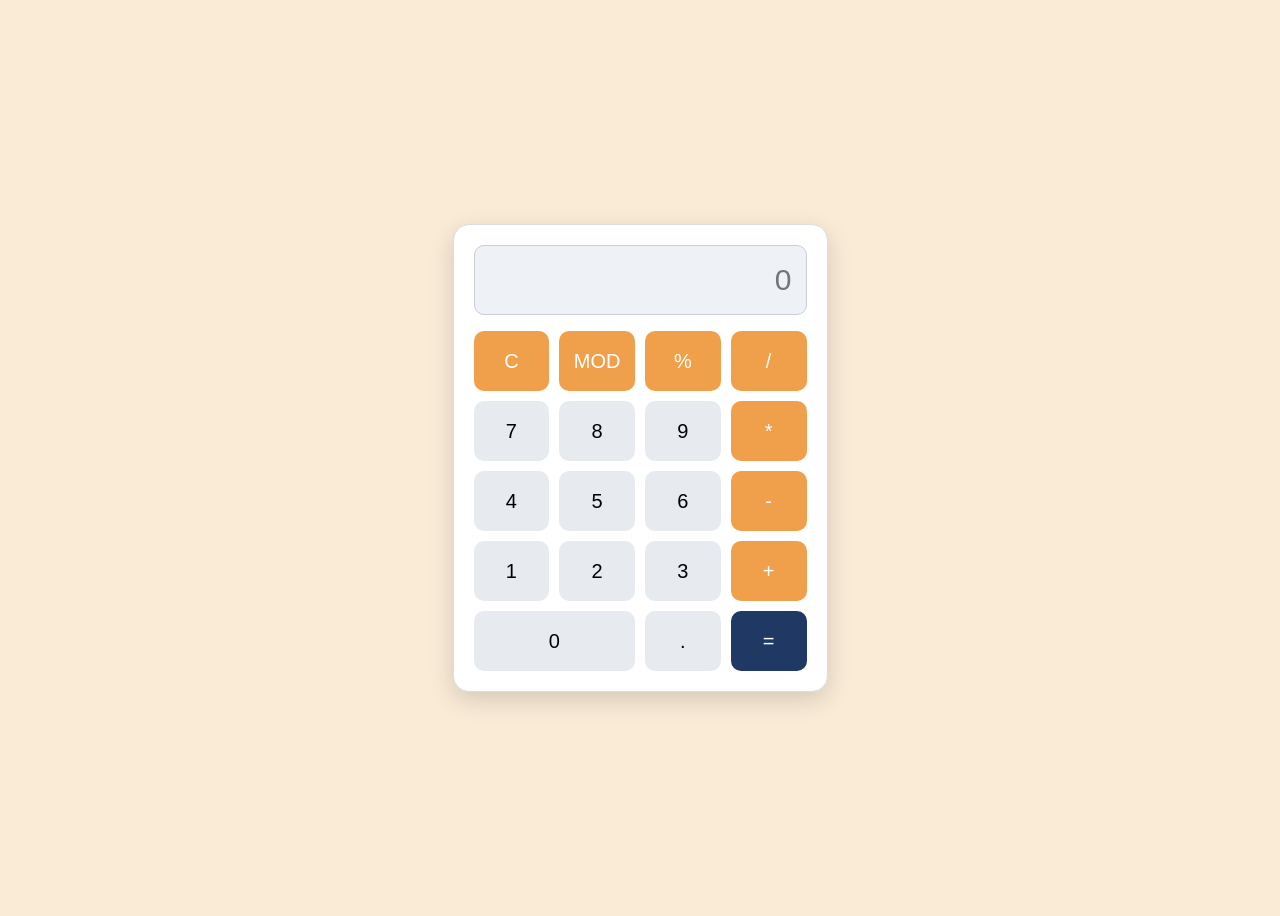
==== commit 044bdce0: "Merge branch 'main-backup' into w3-calculator" ====
--- a/src/main/webapp/index.html
+++ b/src/main/webapp/index.html
@@ -3,149 +3,49 @@
 <head>
     <meta charset="UTF-8">
     <meta name="viewport" content="width=device-width, initial-scale=1.0">
-    <title>Meridian Retail Bank</title>
+    <title>SmartCalculator</title>
     <link rel="stylesheet" href="style.css">
 </head>
-
 <body>
 
-<header>
-    <h1>Meridian Retail Bank</h1>
+<main class="calculator">
 
-    <nav>
-        <ul>
-            <li><a href="#">Dashboard</a></li>
-            <li><a href="#">Accounts</a></li>
-            <li><a href="#">Transfers</a></li>
-            <li><a href="#">Loans</a></li>
-            <li><a href="#">Settings</a></li>
-        </ul>
-    </nav>
-</header>
+    <div class="display">
+        <label for="screen">
+            <input type="text" id="screen" readonly placeholder="0">
+        </label>
 
-<div class="layout">
+    </div>
 
-    <main>
+    <div class="buttons">
 
-        <!-- Account Cards -->
-        <section class="account-cards">
-            <h2>Account Cards</h2>
+        <button class="btn operator">C</button>
+        <button class="btn operator">MOD</button>
+        <button class="btn operator">%</button>
+        <button class="btn operator">/</button>
 
-            <div class="card-grid">
+        <button class="btn">7</button>
+        <button class="btn">8</button>
+        <button class="btn">9</button>
+        <button class="btn operator">*</button>
 
-                <article class="account-card">
-                    <h3>Savings Account</h3>
-                    <p>Account: AC101</p>
-                    <p class="balance">₹50,000</p>
-                    <p>Status: Active</p>
-                </article>
+        <button class="btn">4</button>
+        <button class="btn">5</button>
+        <button class="btn">6</button>
+        <button class="btn operator">-</button>
 
-                <article class="account-card">
-                    <h3>Current Account</h3>
-                    <p>Account: AC102</p>
-                    <p class="balance">₹100,000</p>
-                    <p>Status: Active</p>
-                </article>
+        <button class="btn">1</button>
+        <button class="btn">2</button>
+        <button class="btn">3</button>
+        <button class="btn operator">+</button>
 
-                <article class="account-card">
-                    <h3>Savings Account</h3>
-                    <p>Account: AC103</p>
-                    <p class="balance">₹200,000</p>
-                    <p>Status: Frozen</p>
-                </article>
+        <button class="btn zero">0</button>
+        <button class="btn">.</button>
+        <button class="btn equals">=</button>
 
-            </div>
-        </section>
+    </div>
 
-        <!-- Account Summary -->
-        <section>
-            <h2>Account Summary</h2>
-
-            <table>
-                <thead>
-                <tr>
-                    <th>Account Number</th>
-                    <th>Type</th>
-                    <th>Balance</th>
-                    <th>Last Transaction</th>
-                    <th>Status</th>
-                </tr>
-                </thead>
-
-                <tbody>
-                <tr>
-                    <td>AC101</td>
-                    <td>Savings</td>
-                    <td>50,000</td>
-                    <td>5,000 credited</td>
-                    <td>Active</td>
-                </tr>
-
-                <tr>
-                    <td>AC102</td>
-                    <td>Current</td>
-                    <td>100,000</td>
-                    <td>10,000 debited</td>
-                    <td>Active</td>
-                </tr>
-
-                <tr>
-                    <td>AC103</td>
-                    <td>Savings</td>
-                    <td>200,000</td>
-                    <td>20,000 credited</td>
-                    <td>Frozen</td>
-                </tr>
-                </tbody>
-            </table>
-        </section>
-
-        <!-- Recent Transactions -->
-        <section>
-            <h2>Recent Transactions</h2>
-
-            <ol>
-                <li>5,000 salary credited to AC101.</li>
-                <li>10,000 salary debited from AC102.</li>
-                <li>32,500 transferred to Account AC101.</li>
-                <li>10,000 interest credited to AC102.</li>
-            </ol>
-        </section>
-
-    </main>
-
-    <!-- Quick Transfer -->
-    <aside>
-        <h2>Quick Transfer</h2>
-
-        <form>
-            <p>
-                <label for="recipient">Recipient Account:</label>
-                <input type="text" id="recipient" name="recipient"
-                       required minlength="6">
-            </p>
-
-            <p>
-                <label for="amount">Amount:</label>
-                <input type="number" id="amount" name="amount"
-                       min="1" max="200000" step="1" required>
-            </p>
-
-            <p>
-                <label for="remarks">Remarks:</label>
-                <input type="text" id="remarks" name="remarks"
-                       maxlength="50">
-            </p>
-
-            <button type="submit">Transfer Now</button>
-        </form>
-    </aside>
-
-</div>
-
-<footer>
-    <p>&#169; 2025 Meridian Retail Bank | Powered by Savoira</p>
-</footer>
+</main>
 
 </body>
-</html>
+</html>
--- a/src/main/webapp/style.css
+++ b/src/main/webapp/style.css
@@ -1,275 +1,98 @@
-* {
+*{
     box-sizing: border-box;
 }
 
-body {
-    margin: 0;
-    font-family: Arial, sans-serif;
-    background-color: #f5f7fa;
-    color: #222;
+body{
+    min-height: 100vh;
+    display: flex;
+    justify-content: center;
+    align-items: center;
+    background: antiquewhite;
 }
 
-header {
-    background-color: #1F3864;
-    color: white;
-    padding: 1rem;
-}
-
-header h1 {
-    margin: 0 0 1rem 0;
-}
-
- /*Navbar*/
-
-nav ul {
-    display: flex;
-    flex-direction: row;
-    list-style: none;
-    margin: 0;
-    padding: 0;
-}
-
-nav li {
-    margin-right: 5px;
-}
-
-nav a {
-    display: block;
-    padding: 0.75rem 1rem;
-    color: white;
-    text-decoration: none;
-    border-radius: 4px;
-}
-
-nav a:hover {
-    background-color: #0F7C7C;
+.calculator {
+    width: 90%;
+    max-width: 375px;
+    padding: 20px;
+    background: white;
+    border: 1px solid #d9dee5;
+    border-radius: 16px;
+    box-shadow: 0 8px 24px rgba(0, 0, 0, 0.15);
 }
 
 
-.layout {
-    display: flex;
-    flex-direction: column;
-    gap: 2rem;
-    padding: 1.5rem;
+.display {
+    margin-bottom: 16px;
 }
 
-main {
-    min-width: 0;
+
+#screen {
+    width: 100%;
+    height: 70px;
+    padding: 10px 14px;
+    border: 1px solid #c9ced6;
+    border-radius: 10px;
+    background: #eef1f5;
+    font-size: 30px;
+    text-align: right;
 }
 
-aside {
-    background-color: white;
-    padding: 1.5rem;
-    border-radius: 8px;
-    box-shadow: 0 2px 8px rgba(0, 0, 0, 0.1);
+
+.buttons {
+    display: grid;
+    grid-template-columns: repeat(4, 1fr);
+    gap: 10px;
 }
 
- /*Account card Grid*/
-
-.card-grid {
-    display: grid;
-    grid-template-columns: repeat(3, 1fr);
-    gap: 1.5rem;
-}
-
-.account-card {
-    padding: 1.5rem;
-    border-radius: 8px;
-    box-shadow: 0 2px 8px rgba(0, 0, 0, 0.1);
-    border-left: 6px solid #0F7C7C;
-    background-color: white;
-}
-
-.account-card h3 {
-    margin-top: 0;
-    color: #1F3864;
-}
-
-.account-card .balance {
-    font-size: 1.5rem;
-    font-weight: bold;
-}
-
-/* Different coloured left-border accents */
-
-.account-card:nth-child(2) {
-    border-left-color: #1F3864;
-}
-
-.account-card:nth-child(3) {
-    border-left-color: #d69e2e;
-}
-
-/*Account Summary Table*/
-
-table {
-    width: 100%;
-    border-collapse: collapse;
-    background-color: white;
-}
-
-th {
-    background-color: #1F3864;
-    color: white;
-    font-weight: bold;
-    padding: 12px;
-    text-align: left;
-}
-
-td {
-    padding: 12px;
-    border-bottom: 1px solid #ddd;
-}
-
-/* Zebra striping */
-
-tbody tr:nth-child(odd) {
-    background-color: white;
-}
-
-tbody tr:nth-child(even) {
-    background-color: #EAF1FB;
-}
-
-/*Transfer Form*/
-
-aside form input {
-    width: 100%;
-    padding: 12px;
-    border: 1px solid #ccc;
-    border-radius: 8px;
-    font-size: 1rem;
-}
-
-aside form input:focus {
-    outline: 3px solid #0F7C7C;
-    border-color: #0F7C7C;
-}
-
-aside label {
-    display: block;
-    margin-bottom: 6px;
-    font-weight: bold;
-}
-
-aside form p {
-    margin-bottom: 1rem;
-}
-
-button {
-    padding: 12px 20px;
+.btn {
+    height: 60px;
     border: none;
-    border-radius: 8px;
-    background-color: #1F3864;
-    color: white;
-    font-size: 1rem;
+    border-radius: 10px;
+    background: #e7ebf0;
+    font-size: 20px;
     cursor: pointer;
 }
 
-button:hover {
-    background-color: #0F7C7C;
+.btn:hover {
+    background: #d9dee5;
+}
+
+.operator {
+    background: #f0a04b;
+    color: #ffffff;
+}
+
+.operator:hover {
+    background: #df8d35;
+}
+
+.equals {
+    background: #1f3864;
+    color: #ffffff;
+}
+
+.equals:hover {
+    background: #162b4d;
+}
+
+.zero {
+    grid-column: span 2;
 }
 
 
-/*Loan Application Form*/
-
-.loan-form {
-    max-width: 700px;
-    margin: 2rem auto;
-    background-color: white;
-    padding: 2rem;
-    border-radius: 8px;
-    box-shadow: 0 2px 8px rgba(0, 0, 0, 0.1);
-}
-
-.loan-form label {
-    display: block;
-    margin-bottom: 6px;
-    font-weight: bold;
-}
-
-.loan-form input,
-.loan-form select {
-    width: 100%;
-    padding: 12px;
-    border: 1px solid #ccc;
-    border-radius: 8px;
-    font-size: 1rem;
-}
-
-.loan-form input:focus,
-.loan-form select:focus {
-    outline: 3px solid #0F7C7C;
-    border-color: #0F7C7C;
-}
-
-.loan-form button {
-    margin-top: 0.5rem;
-}
-
-
-footer {
-    background-color: #1F3864;
-    color: white;
-    text-align: center;
-    padding: 1rem;
-    margin-top: 2rem;
-}
-
-
-
-@media (min-width: 901px) {
-
-    .layout {
-        flex-direction: row;
-        align-items: flex-start;
+@media screen and (max-width: 375px) {
+    .calculator {
+        padding: 16px;
+        border-radius: 16px;
     }
 
-    main {
-        flex: 0 0 70%;
+    .btn {
+        height: 52px;
+        font-size: 18px;
     }
 
-    aside {
-        flex: 0 0 30%;
-    }
-}
-
-
-
-@media (min-width: 600px) and (max-width: 900px) {
-
-    .card-grid {
-        grid-template-columns: repeat(2, 1fr);
-    }
-}
-
-
-
-@media (max-width: 599px) {
-
-    .layout {
-        flex-direction: column;
-    }
-
-    .card-grid {
-        grid-template-columns: 1fr;
-    }
-
-    nav ul {
-        flex-direction: column;
-    }
-
-    nav li {
-        margin-right: 0;
-        margin-bottom: 4px;
-    }
-
-    nav a {
-        width: 100%;
-    }
-
-    table {
-        display: block;
-        overflow-x: auto;
+    #screen {
+        height: 60px;
+        font-size: 26px;
     }
 }
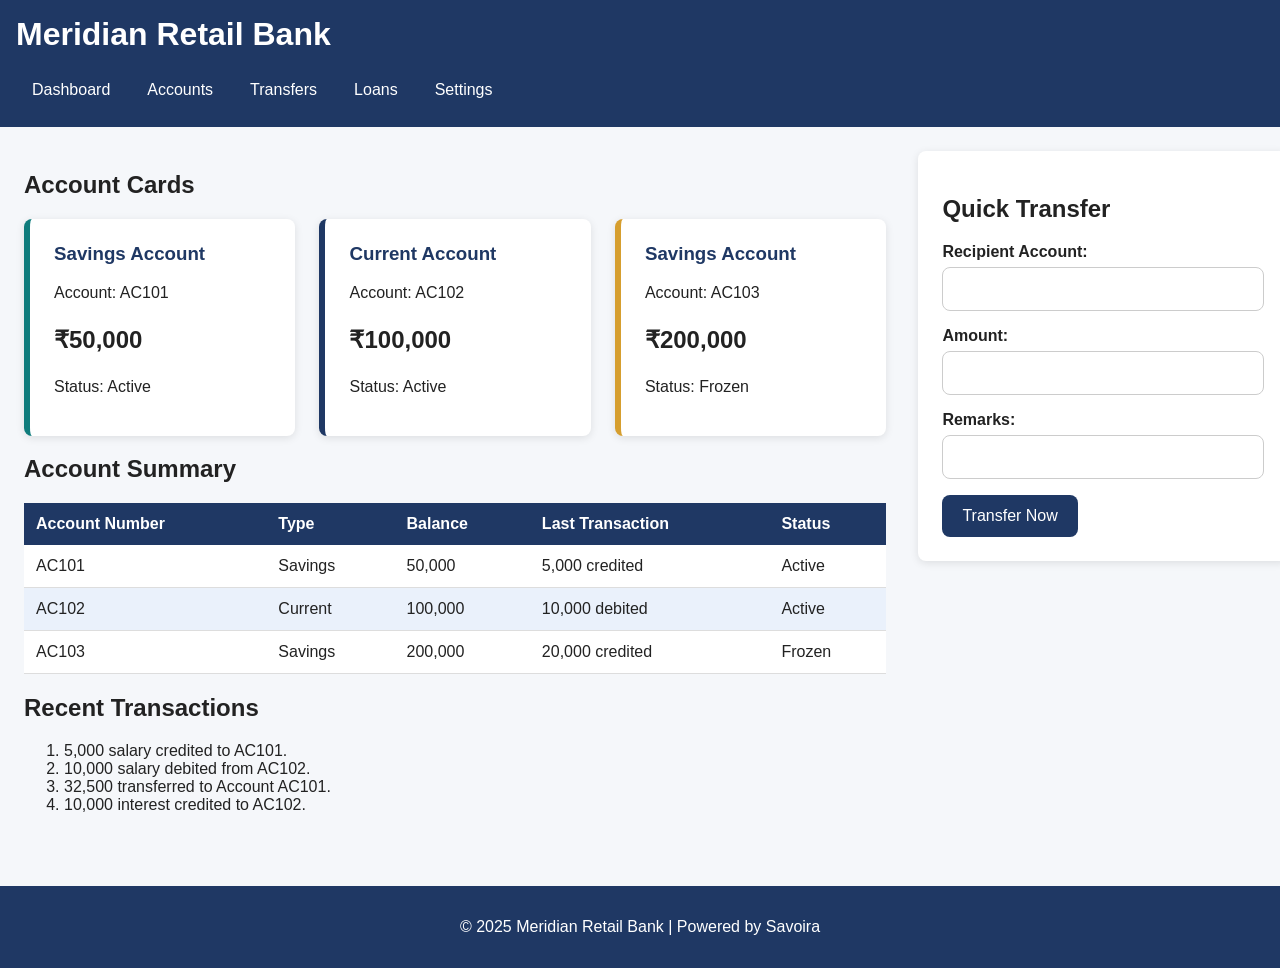
==== commit 885d1796: "Merge BiWeekly 4 BiWeekly 4" ====
--- a/src/main/webapp/index.html
+++ b/src/main/webapp/index.html
@@ -3,49 +3,149 @@
 <head>
     <meta charset="UTF-8">
     <meta name="viewport" content="width=device-width, initial-scale=1.0">
-    <title>SmartCalculator</title>
+    <title>Meridian Retail Bank</title>
     <link rel="stylesheet" href="style.css">
 </head>
+
 <body>
 
-<main class="calculator">
+<header>
+    <h1>Meridian Retail Bank</h1>
 
-    <div class="display">
-        <label for="screen">
-            <input type="text" id="screen" readonly placeholder="0">
-        </label>
+    <nav>
+        <ul>
+            <li><a href="#">Dashboard</a></li>
+            <li><a href="#">Accounts</a></li>
+            <li><a href="#">Transfers</a></li>
+            <li><a href="#">Loans</a></li>
+            <li><a href="#">Settings</a></li>
+        </ul>
+    </nav>
+</header>
 
-    </div>
+<div class="layout">
 
-    <div class="buttons">
+    <main>
 
-        <button class="btn operator">C</button>
-        <button class="btn operator">MOD</button>
-        <button class="btn operator">%</button>
-        <button class="btn operator">/</button>
+        <!-- Account Cards -->
+        <section class="account-cards">
+            <h2>Account Cards</h2>
 
-        <button class="btn">7</button>
-        <button class="btn">8</button>
-        <button class="btn">9</button>
-        <button class="btn operator">*</button>
+            <div class="card-grid">
 
-        <button class="btn">4</button>
-        <button class="btn">5</button>
-        <button class="btn">6</button>
-        <button class="btn operator">-</button>
+                <article class="account-card">
+                    <h3>Savings Account</h3>
+                    <p>Account: AC101</p>
+                    <p class="balance">₹50,000</p>
+                    <p>Status: Active</p>
+                </article>
 
-        <button class="btn">1</button>
-        <button class="btn">2</button>
-        <button class="btn">3</button>
-        <button class="btn operator">+</button>
+                <article class="account-card">
+                    <h3>Current Account</h3>
+                    <p>Account: AC102</p>
+                    <p class="balance">₹100,000</p>
+                    <p>Status: Active</p>
+                </article>
 
-        <button class="btn zero">0</button>
-        <button class="btn">.</button>
-        <button class="btn equals">=</button>
+                <article class="account-card">
+                    <h3>Savings Account</h3>
+                    <p>Account: AC103</p>
+                    <p class="balance">₹200,000</p>
+                    <p>Status: Frozen</p>
+                </article>
 
-    </div>
+            </div>
+        </section>
 
-</main>
+        <!-- Account Summary -->
+        <section>
+            <h2>Account Summary</h2>
+
+            <table>
+                <thead>
+                <tr>
+                    <th>Account Number</th>
+                    <th>Type</th>
+                    <th>Balance</th>
+                    <th>Last Transaction</th>
+                    <th>Status</th>
+                </tr>
+                </thead>
+
+                <tbody>
+                <tr>
+                    <td>AC101</td>
+                    <td>Savings</td>
+                    <td>50,000</td>
+                    <td>5,000 credited</td>
+                    <td>Active</td>
+                </tr>
+
+                <tr>
+                    <td>AC102</td>
+                    <td>Current</td>
+                    <td>100,000</td>
+                    <td>10,000 debited</td>
+                    <td>Active</td>
+                </tr>
+
+                <tr>
+                    <td>AC103</td>
+                    <td>Savings</td>
+                    <td>200,000</td>
+                    <td>20,000 credited</td>
+                    <td>Frozen</td>
+                </tr>
+                </tbody>
+            </table>
+        </section>
+
+        <!-- Recent Transactions -->
+        <section>
+            <h2>Recent Transactions</h2>
+
+            <ol>
+                <li>5,000 salary credited to AC101.</li>
+                <li>10,000 salary debited from AC102.</li>
+                <li>32,500 transferred to Account AC101.</li>
+                <li>10,000 interest credited to AC102.</li>
+            </ol>
+        </section>
+
+    </main>
+
+    <!-- Quick Transfer -->
+    <aside>
+        <h2>Quick Transfer</h2>
+
+        <form>
+            <p>
+                <label for="recipient">Recipient Account:</label>
+                <input type="text" id="recipient" name="recipient"
+                       required minlength="6">
+            </p>
+
+            <p>
+                <label for="amount">Amount:</label>
+                <input type="number" id="amount" name="amount"
+                       min="1" max="200000" step="1" required>
+            </p>
+
+            <p>
+                <label for="remarks">Remarks:</label>
+                <input type="text" id="remarks" name="remarks"
+                       maxlength="50">
+            </p>
+
+            <button type="submit">Transfer Now</button>
+        </form>
+    </aside>
+
+</div>
+
+<footer>
+    <p>&#169; 2025 Meridian Retail Bank | Powered by Savoira</p>
+</footer>
 
 </body>
-</html>+</html>
--- a/src/main/webapp/style.css
+++ b/src/main/webapp/style.css
@@ -1,98 +1,275 @@
-*{
+* {
     box-sizing: border-box;
 }
 
-body{
-    min-height: 100vh;
+body {
+    margin: 0;
+    font-family: Arial, sans-serif;
+    background-color: #f5f7fa;
+    color: #222;
+}
+
+header {
+    background-color: #1F3864;
+    color: white;
+    padding: 1rem;
+}
+
+header h1 {
+    margin: 0 0 1rem 0;
+}
+
+ /*Navbar*/
+
+nav ul {
     display: flex;
-    justify-content: center;
-    align-items: center;
-    background: antiquewhite;
-}
-
-.calculator {
-    width: 90%;
-    max-width: 375px;
-    padding: 20px;
-    background: white;
-    border: 1px solid #d9dee5;
-    border-radius: 16px;
-    box-shadow: 0 8px 24px rgba(0, 0, 0, 0.15);
-}
-
-
-.display {
-    margin-bottom: 16px;
-}
-
-
-#screen {
+    flex-direction: row;
+    list-style: none;
+    margin: 0;
+    padding: 0;
+}
+
+nav li {
+    margin-right: 5px;
+}
+
+nav a {
+    display: block;
+    padding: 0.75rem 1rem;
+    color: white;
+    text-decoration: none;
+    border-radius: 4px;
+}
+
+nav a:hover {
+    background-color: #0F7C7C;
+}
+
+
+.layout {
+    display: flex;
+    flex-direction: column;
+    gap: 2rem;
+    padding: 1.5rem;
+}
+
+main {
+    min-width: 0;
+}
+
+aside {
+    background-color: white;
+    padding: 1.5rem;
+    border-radius: 8px;
+    box-shadow: 0 2px 8px rgba(0, 0, 0, 0.1);
+}
+
+ /*Account card Grid*/
+
+.card-grid {
+    display: grid;
+    grid-template-columns: repeat(3, 1fr);
+    gap: 1.5rem;
+}
+
+.account-card {
+    padding: 1.5rem;
+    border-radius: 8px;
+    box-shadow: 0 2px 8px rgba(0, 0, 0, 0.1);
+    border-left: 6px solid #0F7C7C;
+    background-color: white;
+}
+
+.account-card h3 {
+    margin-top: 0;
+    color: #1F3864;
+}
+
+.account-card .balance {
+    font-size: 1.5rem;
+    font-weight: bold;
+}
+
+/* Different coloured left-border accents */
+
+.account-card:nth-child(2) {
+    border-left-color: #1F3864;
+}
+
+.account-card:nth-child(3) {
+    border-left-color: #d69e2e;
+}
+
+/*Account Summary Table*/
+
+table {
     width: 100%;
-    height: 70px;
-    padding: 10px 14px;
-    border: 1px solid #c9ced6;
-    border-radius: 10px;
-    background: #eef1f5;
-    font-size: 30px;
-    text-align: right;
-}
-
-
-.buttons {
-    display: grid;
-    grid-template-columns: repeat(4, 1fr);
-    gap: 10px;
-}
-
-.btn {
-    height: 60px;
+    border-collapse: collapse;
+    background-color: white;
+}
+
+th {
+    background-color: #1F3864;
+    color: white;
+    font-weight: bold;
+    padding: 12px;
+    text-align: left;
+}
+
+td {
+    padding: 12px;
+    border-bottom: 1px solid #ddd;
+}
+
+/* Zebra striping */
+
+tbody tr:nth-child(odd) {
+    background-color: white;
+}
+
+tbody tr:nth-child(even) {
+    background-color: #EAF1FB;
+}
+
+/*Transfer Form*/
+
+aside form input {
+    width: 100%;
+    padding: 12px;
+    border: 1px solid #ccc;
+    border-radius: 8px;
+    font-size: 1rem;
+}
+
+aside form input:focus {
+    outline: 3px solid #0F7C7C;
+    border-color: #0F7C7C;
+}
+
+aside label {
+    display: block;
+    margin-bottom: 6px;
+    font-weight: bold;
+}
+
+aside form p {
+    margin-bottom: 1rem;
+}
+
+button {
+    padding: 12px 20px;
     border: none;
-    border-radius: 10px;
-    background: #e7ebf0;
-    font-size: 20px;
+    border-radius: 8px;
+    background-color: #1F3864;
+    color: white;
+    font-size: 1rem;
     cursor: pointer;
 }
 
-.btn:hover {
-    background: #d9dee5;
-}
-
-.operator {
-    background: #f0a04b;
-    color: #ffffff;
-}
-
-.operator:hover {
-    background: #df8d35;
-}
-
-.equals {
-    background: #1f3864;
-    color: #ffffff;
-}
-
-.equals:hover {
-    background: #162b4d;
-}
-
-.zero {
-    grid-column: span 2;
-}
-
-
-@media screen and (max-width: 375px) {
-    .calculator {
-        padding: 16px;
-        border-radius: 16px;
-    }
-
-    .btn {
-        height: 52px;
-        font-size: 18px;
-    }
-
-    #screen {
-        height: 60px;
-        font-size: 26px;
+button:hover {
+    background-color: #0F7C7C;
+}
+
+
+/*Loan Application Form*/
+
+.loan-form {
+    max-width: 700px;
+    margin: 2rem auto;
+    background-color: white;
+    padding: 2rem;
+    border-radius: 8px;
+    box-shadow: 0 2px 8px rgba(0, 0, 0, 0.1);
+}
+
+.loan-form label {
+    display: block;
+    margin-bottom: 6px;
+    font-weight: bold;
+}
+
+.loan-form input,
+.loan-form select {
+    width: 100%;
+    padding: 12px;
+    border: 1px solid #ccc;
+    border-radius: 8px;
+    font-size: 1rem;
+}
+
+.loan-form input:focus,
+.loan-form select:focus {
+    outline: 3px solid #0F7C7C;
+    border-color: #0F7C7C;
+}
+
+.loan-form button {
+    margin-top: 0.5rem;
+}
+
+
+footer {
+    background-color: #1F3864;
+    color: white;
+    text-align: center;
+    padding: 1rem;
+    margin-top: 2rem;
+}
+
+
+
+@media (min-width: 901px) {
+
+    .layout {
+        flex-direction: row;
+        align-items: flex-start;
+    }
+
+    main {
+        flex: 0 0 70%;
+    }
+
+    aside {
+        flex: 0 0 30%;
+    }
+}
+
+
+
+@media (min-width: 600px) and (max-width: 900px) {
+
+    .card-grid {
+        grid-template-columns: repeat(2, 1fr);
+    }
+}
+
+
+
+@media (max-width: 599px) {
+
+    .layout {
+        flex-direction: column;
+    }
+
+    .card-grid {
+        grid-template-columns: 1fr;
+    }
+
+    nav ul {
+        flex-direction: column;
+    }
+
+    nav li {
+        margin-right: 0;
+        margin-bottom: 4px;
+    }
+
+    nav a {
+        width: 100%;
+    }
+
+    table {
+        display: block;
+        overflow-x: auto;
     }
 }
